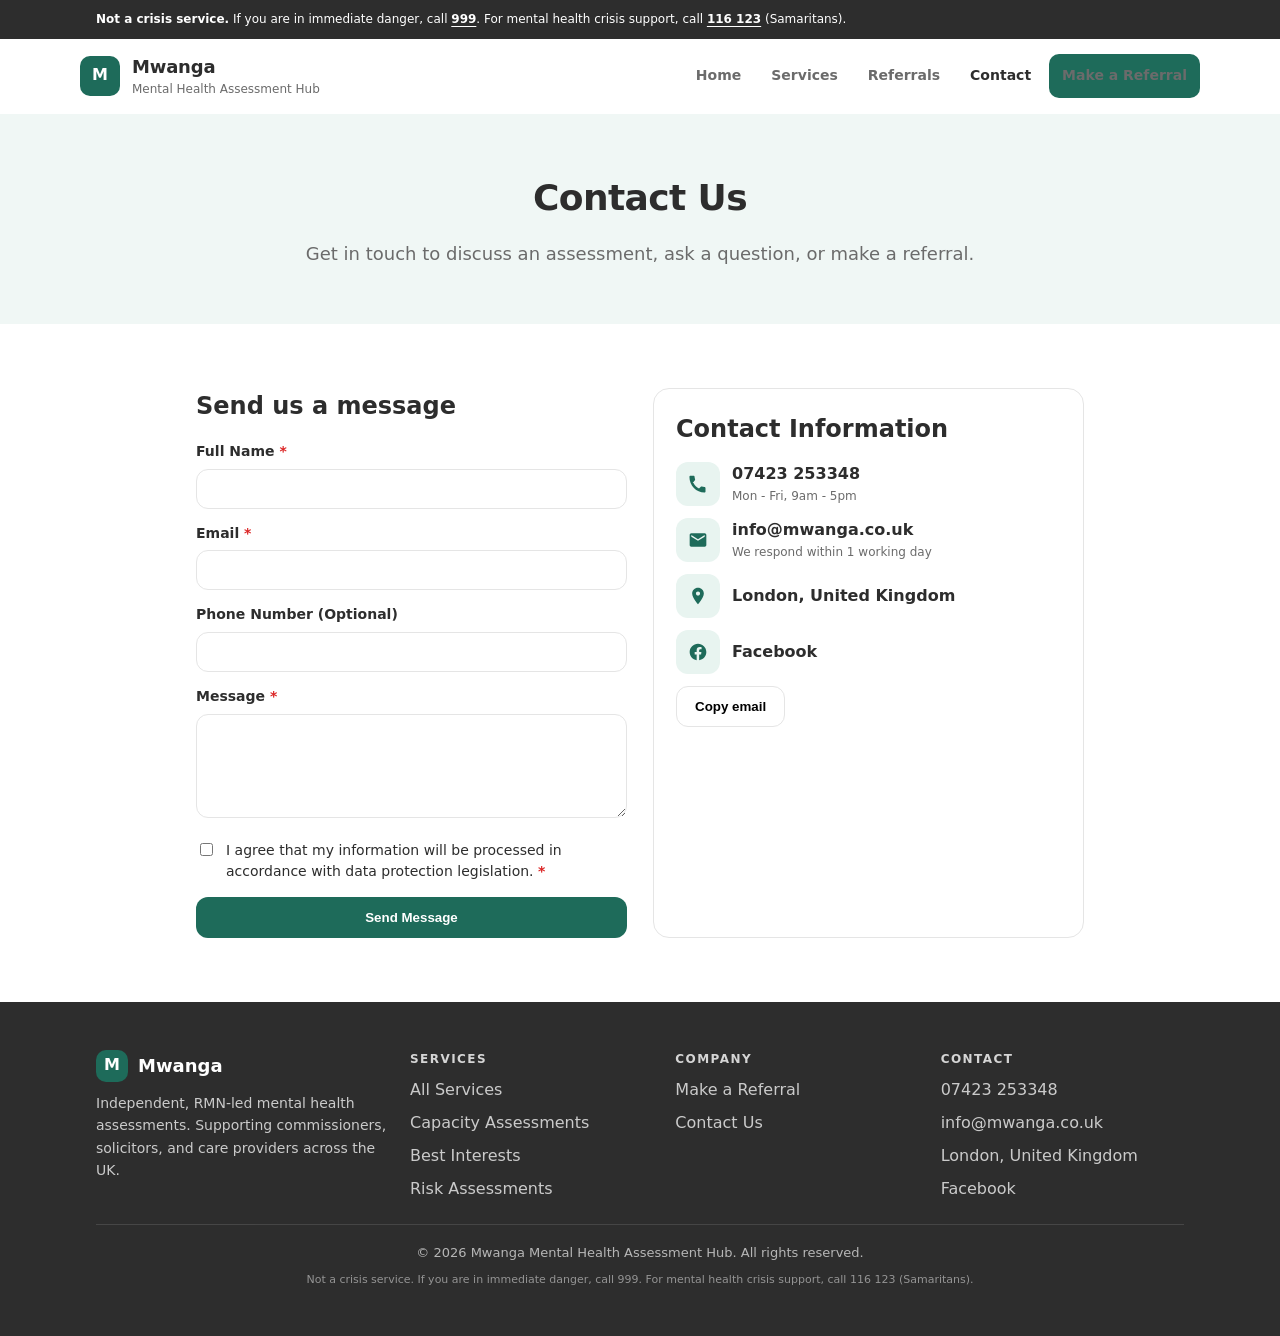
==== contact.html @ 5022bb6a "Add files via upload" ====
<!doctype html>
<html lang="en-GB">
<head>
  <meta charset="utf-8" />
  <meta name="viewport" content="width=device-width, initial-scale=1" />
  <title>Contact Us | Mwanga Mental Health Assessment Hub</title>
  <meta name="description" content="Get in touch to discuss an assessment, ask a question, or make a referral." />
  <link rel="stylesheet" href="css/styles.css" />
</head>
<body>
  <a class="skip-link" href="#main-content">Skip to main content</a>

  <div class="crisis" role="note" aria-label="Crisis information">
    <div class="container">
      <strong>Not a crisis service.</strong>
      <span> If you are in immediate danger, call </span><a href="tel:999">999</a><span>. For mental health crisis support, call </span><a href="tel:116123">116 123</a><span> (Samaritans).</span>
    </div>
  </div>

  <header class="header" role="banner">
    <div class="container header__inner">
      <a class="brand" href="index.html" aria-label="Mwanga home">
        <div class="brand__mark" aria-hidden="true">M</div>
        <div>
          <div class="brand__name">Mwanga</div>
          <div class="brand__tag">Mental Health Assessment Hub</div>
        </div>
      </a>

      <nav class="nav" aria-label="Main navigation">
        <a href="index.html">Home</a>
        <a href="services.html">Services</a>
        <a href="referrals.html">Referrals</a>
        <a href="contact.html" aria-current="page">Contact</a>
        <a class="btn btn--primary" href="referrals.html">Make a Referral</a>
      </nav>

      <button class="menu-btn" type="button" data-menu-btn aria-label="Open menu" aria-expanded="false">
        <svg viewBox="0 0 24 24" aria-hidden="true"><path d="M4 6h16v2H4zM4 11h16v2H4zM4 16h16v2H4z"/></svg>
      </button>
    </div>

    <div class="mobile" data-mobile-nav>
      <div class="container">
        <div class="stack" role="navigation" aria-label="Mobile navigation">
          <a href="index.html">Home</a>
          <a href="services.html">Services</a>
          <a href="referrals.html">Referrals</a>
          <a href="contact.html" aria-current="page">Contact</a>
          <a class="btn btn--primary" href="referrals.html">Make a Referral</a>
        </div>
      </div>
    </div>
  </header>

  <main id="main-content">
    <section class="section section--secondary pagehead">
      <div class="container center">
        <h1>Contact Us</h1>
        <p>Get in touch to discuss an assessment, ask a question, or make a referral.</p>
      </div>
    </section>

    <section class="section">
      <div class="container" style="max-width:920px">
        <div class="grid grid--2" style="gap:26px">

          <div>
            <h2 style="margin:0">Send us a message</h2>
            <form class="form" data-mailto-form data-mailto-to="info@mwanga.co.uk" data-mailto-subject="Contact from website" style="margin-top:16px">
              <div class="field">
                <label for="fullName">Full Name <span class="req">*</span></label>
                <input id="fullName" name="fullName" type="text" required data-mailto data-mailto-label="Name" />
              </div>
              <div class="field">
                <label for="email">Email <span class="req">*</span></label>
                <input id="email" name="email" type="email" required data-mailto data-mailto-label="Email" />
              </div>
              <div class="field">
                <label for="phone">Phone Number (Optional)</label>
                <input id="phone" name="phone" type="tel" data-mailto data-mailto-label="Phone" />
              </div>
              <div class="field">
                <label for="message">Message <span class="req">*</span></label>
                <textarea id="message" name="message" rows="5" required data-mailto data-mailto-label="Message"></textarea>
              </div>
              <label class="checkbox">
                <input type="checkbox" name="dataProtection" required data-mailto data-mailto-label="Data protection agreed" />
                <span>I agree that my information will be processed in accordance with data protection legislation. <span class="req">*</span></span>
              </label>
              <button class="btn btn--primary" type="submit" style="width:100%">Send Message</button>
            </form>
          </div>

          <div class="card">
            <h2 style="margin:0">Contact Information</h2>
            <div style="margin-top:14px;display:flex;flex-direction:column;gap:12px">
              <a href="tel:07423253348" style="text-decoration:none">
                <div style="display:flex;gap:12px;align-items:center">
                  <div class="icon" style="margin:0" aria-hidden="true"><svg viewBox="0 0 24 24"><path d="M6.6 10.8c1.4 2.8 3.8 5.2 6.6 6.6l2.2-2.2c.3-.3.8-.4 1.2-.2 1 .4 2 .6 3.1.6.7 0 1.3.6 1.3 1.3V21c0 .7-.6 1.3-1.3 1.3C10.1 22.3 1.7 13.9 1.7 3.3 1.7 2.6 2.3 2 3 2h3.6c.7 0 1.3.6 1.3 1.3 0 1.1.2 2.1.6 3.1.1.4 0 .9-.2 1.2l-2.7 3.2z"/></svg></div>
                  <div>
                    <div style="font-weight:900">07423 253348</div>
                    <div class="muted" style="font-size:12px">Mon - Fri, 9am - 5pm</div>
                  </div>
                </div>
              </a>

              <a href="mailto:info@mwanga.co.uk" style="text-decoration:none">
                <div style="display:flex;gap:12px;align-items:center">
                  <div class="icon" style="margin:0" aria-hidden="true"><svg viewBox="0 0 24 24"><path d="M20 4H4c-1.1 0-2 .9-2 2v12c0 1.1.9 2 2 2h16c1.1 0 2-.9 2-2V6c0-1.1-.9-2-2-2zm0 4l-8 5-8-5V6l8 5 8-5v2z"/></svg></div>
                  <div>
                    <div style="font-weight:900">info@mwanga.co.uk</div>
                    <div class="muted" style="font-size:12px">We respond within 1 working day</div>
                  </div>
                </div>
              </a>

              <div style="display:flex;gap:12px;align-items:center">
                <div class="icon" style="margin:0" aria-hidden="true"><svg viewBox="0 0 24 24"><path d="M12 2c-3.9 0-7 3.1-7 7 0 5.3 7 13 7 13s7-7.7 7-13c0-3.9-3.1-7-7-7zm0 9.5c-1.4 0-2.5-1.1-2.5-2.5S10.6 6.5 12 6.5s2.5 1.1 2.5 2.5S13.4 11.5 12 11.5z"/></svg></div>
                <div>
                  <div style="font-weight:900">London, United Kingdom</div>
                </div>
              </div>

              <div style="display:flex;gap:12px;align-items:center">
                <div class="icon" style="margin:0" aria-hidden="true"><svg viewBox="0 0 24 24"><path d="M22 12c0-5.5-4.5-10-10-10S2 6.5 2 12c0 5 3.7 9.1 8.4 9.9V15H8v-3h2.4V9.8c0-2.4 1.4-3.8 3.7-3.8 1.1 0 2.2.2 2.2.2v2.4H15c-1.2 0-1.6.8-1.6 1.6V12h2.7l-.4 3h-2.3v6.9C18.3 21.1 22 17 22 12z"/></svg></div>
                <div>
                  <a target="_blank" rel="noopener noreferrer" href="https://www.facebook.com/people/Mwanga-Mental-Health-Assessment-Hub-Blackpool/61588089440884/?mibextid=wwXIfr&rdid=ek3K7pGIb8u2QrM5&share_url=https%3A%2F%2Fwww.facebook.com%2Fshare%2F1C7jdo4sgL%2F%3Fmibextid%3DwwXIfr" style="font-weight:900;text-decoration:none">Facebook</a>
                </div>
              </div>

              <button class="btn btn--ghost" type="button" data-copy-email="info@mwanga.co.uk" style="width:fit-content">Copy email</button>
            </div>
          </div>

        </div>
      </div>
    </section>
  </main>

  <footer class="footer" role="contentinfo">
    <div class="container">
      <div class="footer__grid">
        <div>
          <div style="display:flex;align-items:center;gap:10px">
            <div class="brand__mark" style="width:32px;height:32px;border-radius:10px">M</div>
            <div style="font-weight:900;font-size:18px">Mwanga</div>
          </div>
          <p>Independent, RMN-led mental health assessments. Supporting commissioners, solicitors, and care providers across the UK.</p>
        </div>

        <div>
          <h4>Services</h4>
          <ul>
            <li><a href="services.html">All Services</a></li>
            <li><a href="services.html#capacity">Capacity Assessments</a></li>
            <li><a href="services.html#best-interests">Best Interests</a></li>
            <li><a href="services.html#risk">Risk Assessments</a></li>
          </ul>
        </div>

        <div>
          <h4>Company</h4>
          <ul>
            <li><a href="referrals.html">Make a Referral</a></li>
            <li><a href="contact.html">Contact Us</a></li>
          </ul>
        </div>

        <div>
          <h4>Contact</h4>
          <ul>
            <li><a href="tel:07423253348">07423 253348</a></li>
            <li><a href="mailto:info@mwanga.co.uk">info@mwanga.co.uk</a></li>
            <li><span style="opacity:.75">London, United Kingdom</span></li>
            <li>
              <a target="_blank" rel="noopener noreferrer" href="https://www.facebook.com/people/Mwanga-Mental-Health-Assessment-Hub-Blackpool/61588089440884/?mibextid=wwXIfr&rdid=ek3K7pGIb8u2QrM5&share_url=https%3A%2F%2Fwww.facebook.com%2Fshare%2F1C7jdo4sgL%2F%3Fmibextid%3DwwXIfr">Facebook</a>
            </li>
          </ul>
        </div>
      </div>

      <div class="footer__bottom">
        <div>© 2026 Mwanga Mental Health Assessment Hub. All rights reserved.</div>
        <small>Not a crisis service. If you are in immediate danger, call 999. For mental health crisis support, call 116 123 (Samaritans).</small>
      </div>
    </div>
  </footer>

  <div class="bottom-bar" aria-label="Mobile quick actions">
    <a href="referrals.html" aria-label="Refer">
      <svg viewBox="0 0 24 24" aria-hidden="true"><path d="M6 2h9l3 3v17H6V2zm9 1v3h3M8 11h8v2H8v-2zm0 4h8v2H8v-2z"/></svg>
      Refer
    </a>
    <a href="tel:07423253348" aria-label="Call">
      <svg viewBox="0 0 24 24" aria-hidden="true"><path d="M6.6 10.8c1.4 2.8 3.8 5.2 6.6 6.6l2.2-2.2c.3-.3.8-.4 1.2-.2 1 .4 2 .6 3.1.6.7 0 1.3.6 1.3 1.3V21c0 .7-.6 1.3-1.3 1.3C10.1 22.3 1.7 13.9 1.7 3.3 1.7 2.6 2.3 2 3 2h3.6c.7 0 1.3.6 1.3 1.3 0 1.1.2 2.1.6 3.1.1.4 0 .9-.2 1.2l-2.7 3.2z"/></svg>
      Call
    </a>
  </div>

  <button class="to-top" type="button" data-to-top aria-label="Back to top">
    <svg viewBox="0 0 24 24" aria-hidden="true"><path d="M12 5l7 7-1.4 1.4L13 8.8V20h-2V8.8L6.4 13.4 5 12l7-7z"/></svg>
  </button>

  <script src="js/main.js"></script>
</body>
</html>
---- css/styles.css ----
:root{
  --background:#ffffff;
  --foreground:#2d2d2d;
  --primary:#1E6B5A;
  --primary-foreground:#ffffff;
  --secondary:#f0f7f5;
  --muted:#f5f5f5;
  --muted-foreground:#6b6b6b;
  --accent:#e8f4f0;
  --border:#e5e5e5;
  --destructive:#dc2626;
  --radius:12px;
  --shadow: 0 10px 25px rgba(0,0,0,.06);
}

*{box-sizing:border-box}
html{scroll-behavior:smooth}
body{
  margin:0;
  font-family: system-ui, -apple-system, Segoe UI, Roboto, Arial, sans-serif;
  background:var(--background);
  color:var(--foreground);
  line-height:1.55;
}
img{max-width:100%;display:block}
a{color:inherit}

/* Utilities */
.container{max-width:1120px;margin:0 auto;padding:0 16px}
.section{padding:64px 0}
.section--tight{padding:40px 0}
.section--secondary{background:var(--secondary)}
.section--primary{background:var(--primary); color:var(--primary-foreground)}
.muted{color:var(--muted-foreground)}
.center{text-align:center}

/* Skip link */
.skip-link{
  position:absolute;left:-9999px;top:auto;width:1px;height:1px;overflow:hidden;
}
.skip-link:focus{
  position:fixed;left:16px;top:16px;width:auto;height:auto;
  background:var(--primary); color:var(--primary-foreground);
  padding:10px 14px;border-radius:10px;z-index:9999;
}

/* Crisis banner */
.crisis{
  background:var(--foreground);
  color:var(--background);
  font-size:12px;
}
.crisis .container{padding:10px 16px}
.crisis a{color:var(--background); font-weight:700; text-decoration:underline; text-underline-offset:3px}
.crisis strong{font-weight:800}

/* Header */
.header{
  position:sticky; top:0; z-index:50;
  background:rgba(255,255,255,.95);
  border-bottom:1px solid transparent;
  backdrop-filter: blur(8px);
  transition: box-shadow .2s ease, border-color .2s ease;
}
.header.is-scrolled{border-color:var(--border); box-shadow: 0 2px 12px rgba(0,0,0,.05)}
.header__inner{display:flex;align-items:center;justify-content:space-between;padding:14px 0}
.brand{display:flex;align-items:center;gap:12px;text-decoration:none}
.brand__mark{width:40px;height:40px;border-radius:10px;background:var(--primary);display:grid;place-items:center;color:var(--primary-foreground);font-weight:800}
.brand__name{font-weight:800;font-size:18px;letter-spacing:-.2px}
.brand__tag{display:none;font-size:12px;color:var(--muted-foreground)}

.nav{display:none;align-items:center;gap:6px}
.nav a{padding:10px 12px;border-radius:10px;text-decoration:none;font-weight:600;font-size:14px;color:var(--muted-foreground)}
.nav a:hover{color:var(--foreground); background:var(--muted)}
.nav a[aria-current="page"]{color:var(--foreground)}

.btn{
  display:inline-flex; align-items:center; justify-content:center;
  gap:8px; padding:12px 18px; border-radius:12px;
  font-weight:700; text-decoration:none; border:1px solid transparent;
}
.btn--primary{background:var(--primary); color:var(--primary-foreground)}
.btn--primary:hover{filter:brightness(.95)}
.btn--ghost{background:var(--background); border-color:var(--border)}
.btn--ghost:hover{background:var(--muted)}
.btn--outline-on-primary{background:transparent;border-color:rgba(255,255,255,.35);color:var(--primary-foreground)}
.btn--outline-on-primary:hover{background:rgba(255,255,255,.12)}

.menu-btn{
  border:0; background:transparent; padding:10px; border-radius:10px;
}
.menu-btn:hover{background:var(--muted)}
.menu-btn svg{width:24px;height:24px}

.mobile{
  display:none;
  border-top:1px solid var(--border);
  background:var(--background);
}
.mobile.is-open{display:block}
.mobile a{display:block;padding:12px 14px;border-radius:10px;text-decoration:none;font-weight:700}
.mobile a:hover{background:var(--muted)}
.mobile .container{padding:12px 16px}
.mobile .stack{display:flex;flex-direction:column;gap:6px}

/* Hero */
.hero{padding:64px 0}
.hero__grid{display:grid;gap:28px;align-items:center}
.hero__kicker{font-size:12px;letter-spacing:.12em;text-transform:uppercase;color:var(--primary);font-weight:800}
.hero__title{margin:10px 0 0;font-size:34px;line-height:1.15;letter-spacing:-.6px}
.hero__lead{margin:16px 0 0;font-size:18px;color:var(--muted-foreground)}
.hero__actions{margin-top:22px;display:flex;gap:12px;flex-wrap:wrap;justify-content:center}
.hero__img{border-radius:20px;overflow:hidden;aspect-ratio:4/3;box-shadow:var(--shadow)}

.badges{margin-top:22px;display:flex;gap:18px;flex-wrap:wrap;justify-content:center}
.badge{display:flex;align-items:center;gap:8px;color:var(--muted-foreground);font-size:13px;font-weight:700}
.badge svg{width:16px;height:16px;fill:var(--primary)}

/* Cards */
.grid{display:grid;gap:16px}
.grid--2{grid-template-columns:1fr}
.grid--3{grid-template-columns:1fr}
.grid--4{grid-template-columns:1fr}
.card{
  border:1px solid var(--border);
  border-radius:16px;
  background:var(--background);
  padding:22px;
}
.card--hover:hover{border-color: rgba(30,107,90,.35); box-shadow: var(--shadow)}
.icon{
  width:44px;height:44px;border-radius:12px;background:var(--accent);
  display:grid;place-items:center;margin-bottom:14px
}
.icon svg{width:20px;height:20px;fill:var(--primary)}
.card h3{margin:0;font-size:18px;letter-spacing:-.2px}
.card p{margin:10px 0 0;color:var(--muted-foreground);font-size:14px}
.card .link{margin-top:14px;display:inline-flex;gap:8px;align-items:center;color:var(--primary);font-weight:800;text-decoration:none;font-size:14px}
.card .link:hover{opacity:.85}

/* Lists */
.ticklist{list-style:none;padding:0;margin:18px 0 0;display:flex;flex-direction:column;gap:10px}
.ticklist li{display:flex;gap:10px;align-items:flex-start}
.tick{width:20px;height:20px;border-radius:999px;background:var(--primary);display:grid;place-items:center;flex:0 0 auto;margin-top:2px}
.tick svg{width:12px;height:12px;fill:var(--primary-foreground)}

.note{
  margin:22px auto 0;
  max-width:700px;
  border:1px solid var(--border);
  background:var(--muted);
  border-radius:12px;
  padding:14px;
  color:var(--muted-foreground);
  font-size:13px;
}

/* Page header */
.pagehead{padding:56px 0}
.pagehead h1{margin:0;font-size:36px;letter-spacing:-.6px}
.pagehead p{margin:14px auto 0;max-width:720px;font-size:18px;color:var(--muted-foreground)}

/* Forms */
.form{display:flex;flex-direction:column;gap:14px}
.field label{display:block;font-weight:800;font-size:14px;margin-bottom:6px}
.field input,.field select,.field textarea{
  width:100%;
  border:1px solid var(--border);
  border-radius:12px;
  padding:11px 12px;
  font-size:14px;
  background:var(--background);
}
.field input:focus,.field select:focus,.field textarea:focus{outline:0;border-color:var(--primary);box-shadow:0 0 0 4px rgba(30,107,90,.14)}
.help{font-size:12px;color:var(--muted-foreground);margin-top:6px}
.checkbox{display:flex;gap:10px;align-items:flex-start;font-size:14px}
.checkbox input{margin-top:3px;accent-color:var(--primary)}
.req{color:var(--destructive);font-weight:800}

.steps{display:grid;grid-template-columns:repeat(2,1fr);gap:14px}
.step{text-align:center}
.step__num{width:40px;height:40px;border-radius:999px;background:var(--primary);color:var(--primary-foreground);display:grid;place-items:center;font-weight:900;margin:0 auto}
.step__title{margin:10px 0 0;font-weight:900;font-size:14px}
.step__desc{margin:4px 0 0;font-size:12px;color:var(--muted-foreground)}

/* Footer */
.footer{background:var(--foreground);color:var(--background)}
.footer .container{padding:48px 16px}
.footer__grid{display:grid;gap:22px}
.footer h4{margin:0 0 10px;font-size:12px;letter-spacing:.12em;text-transform:uppercase;opacity:.8}
.footer a{color:var(--background);text-decoration:none;opacity:.75}
.footer a:hover{opacity:1}
.footer p{margin:10px 0 0;opacity:.75;font-size:14px;line-height:1.6}
.footer ul{list-style:none;padding:0;margin:0;display:flex;flex-direction:column;gap:8px}
.footer__bottom{border-top:1px solid rgba(255,255,255,.18);padding-top:18px;margin-top:22px;text-align:center;font-size:13px;opacity:.65}
.footer__bottom small{display:block;margin-top:8px;font-size:11px;opacity:.75}

/* Mobile bottom bar */
.bottom-bar{position:fixed;left:0;right:0;bottom:0;z-index:40;display:flex;border-top:1px solid var(--border);background:var(--background)}
.bottom-bar a{flex:1;display:flex;align-items:center;justify-content:center;gap:8px;padding:12px 10px;font-weight:900;color:var(--primary);text-decoration:none}
.bottom-bar a + a{border-left:1px solid var(--border)}
.bottom-bar a:hover{background:var(--muted)}
.bottom-bar svg{width:16px;height:16px;fill:currentColor}

/* Back to top */
.to-top{position:fixed;left:18px;bottom:78px;z-index:40;display:none;width:44px;height:44px;border-radius:999px;border:0;background:var(--primary);color:var(--primary-foreground);box-shadow:var(--shadow)}
.to-top.is-visible{display:grid;place-items:center}
.to-top:hover{transform:scale(1.06)}
.to-top svg{width:20px;height:20px;fill:currentColor}

/* Responsive */
@media (min-width: 640px){
  .grid--2{grid-template-columns:repeat(2,1fr)}
  .grid--4{grid-template-columns:repeat(2,1fr)}
  .hero__actions{justify-content:flex-start}
  .badges{justify-content:flex-start}
  .brand__tag{display:block}
  .steps{grid-template-columns:repeat(4,1fr)}
}
@media (min-width: 960px){
  .nav{display:flex}
  .menu-btn{display:none}
  .hero__grid{grid-template-columns: 1.2fr .9fr}
  .hero__title{font-size:46px}
  .grid--3{grid-template-columns:repeat(3,1fr)}
  .grid--4{grid-template-columns:repeat(4,1fr)}
  .footer__grid{grid-template-columns: 1.2fr 1fr 1fr 1fr}
  .bottom-bar{display:none}
  .to-top{bottom:18px}
}
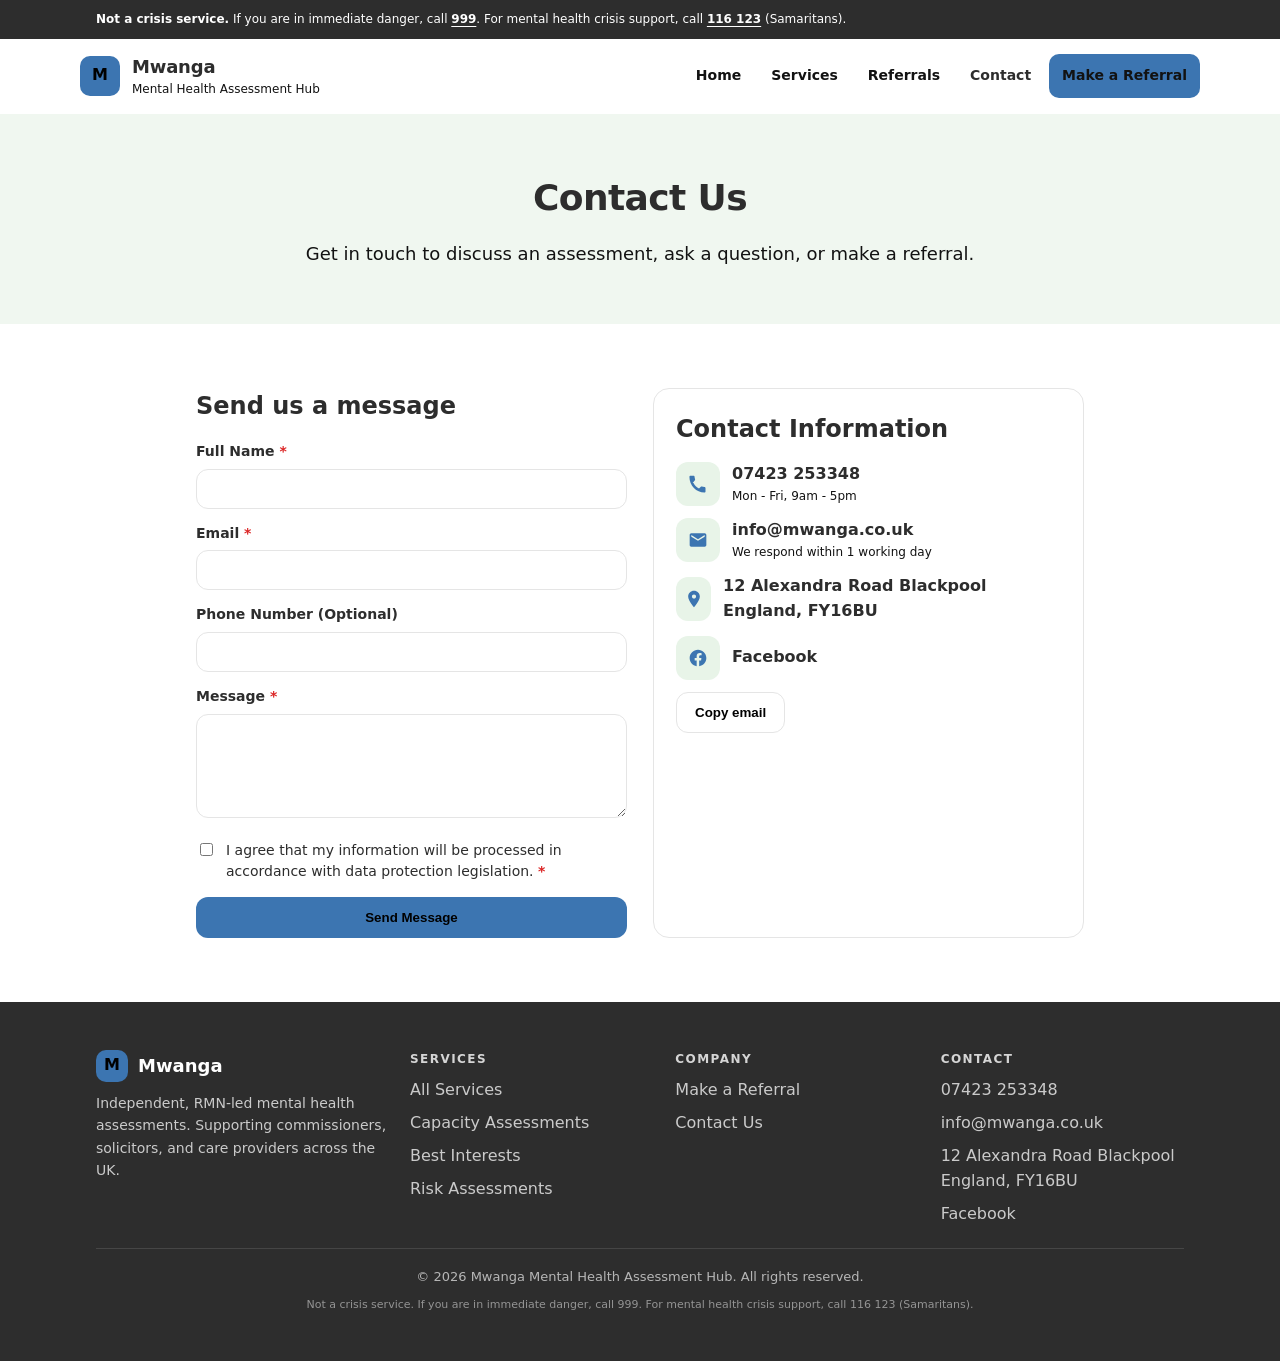
==== commit 44ccbe6d: "Full site update" ====
--- a/contact.html
+++ b/contact.html
@@ -118,7 +118,7 @@
               <div style="display:flex;gap:12px;align-items:center">
                 <div class="icon" style="margin:0" aria-hidden="true"><svg viewBox="0 0 24 24"><path d="M12 2c-3.9 0-7 3.1-7 7 0 5.3 7 13 7 13s7-7.7 7-13c0-3.9-3.1-7-7-7zm0 9.5c-1.4 0-2.5-1.1-2.5-2.5S10.6 6.5 12 6.5s2.5 1.1 2.5 2.5S13.4 11.5 12 11.5z"/></svg></div>
                 <div>
-                  <div style="font-weight:900">London, United Kingdom</div>
+                  <div style="font-weight:900">12 Alexandra Road Blackpool England, FY16BU</div>
                 </div>
               </div>
 
@@ -172,7 +172,7 @@
           <ul>
             <li><a href="tel:07423253348">07423 253348</a></li>
             <li><a href="mailto:info@mwanga.co.uk">info@mwanga.co.uk</a></li>
-            <li><span style="opacity:.75">London, United Kingdom</span></li>
+            <li><span style="opacity:.75">12 Alexandra Road Blackpool England, FY16BU</span></li>
             <li>
               <a target="_blank" rel="noopener noreferrer" href="https://www.facebook.com/people/Mwanga-Mental-Health-Assessment-Hub-Blackpool/61588089440884/?mibextid=wwXIfr&rdid=ek3K7pGIb8u2QrM5&share_url=https%3A%2F%2Fwww.facebook.com%2Fshare%2F1C7jdo4sgL%2F%3Fmibextid%3DwwXIfr">Facebook</a>
             </li>
--- a/css/styles.css
+++ b/css/styles.css
@@ -1,12 +1,12 @@
 :root{
   --background:#ffffff;
   --foreground:#2d2d2d;
-  --primary:#1E6B5A;
-  --primary-foreground:#ffffff;
-  --secondary:#f0f7f5;
+  --primary:rgb(60, 117, 177);
+  --primary-foreground:#000000;
+  --secondary:#f0f7f0;
   --muted:#f5f5f5;
-  --muted-foreground:#6b6b6b;
-  --accent:#e8f4f0;
+  --muted-foreground:#121212;
+  --accent:#e8f4e8;
   --border:#e5e5e5;
   --destructive:#dc2626;
   --radius:12px;
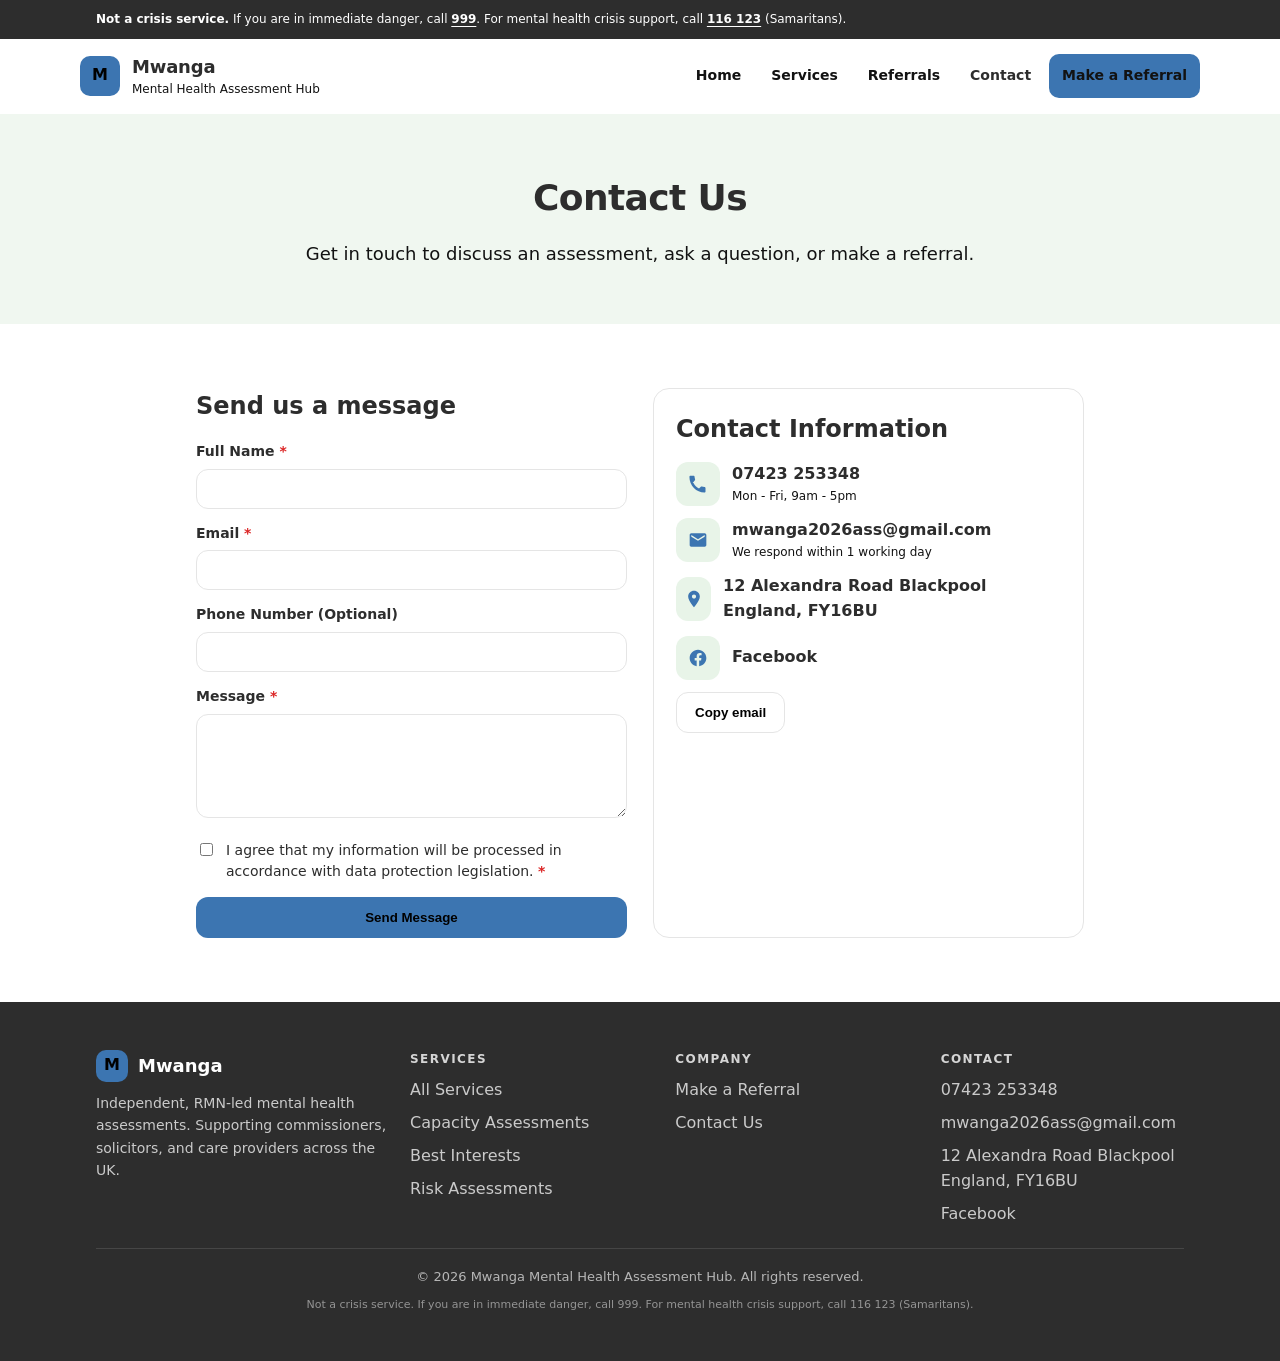
==== commit 9aff7963: "Update email addresses" ====
--- a/contact.html
+++ b/contact.html
@@ -67,7 +67,7 @@
 
           <div>
             <h2 style="margin:0">Send us a message</h2>
-            <form class="form" data-mailto-form data-mailto-to="info@mwanga.co.uk" data-mailto-subject="Contact from website" style="margin-top:16px">
+            <form class="form" data-mailto-form data-mailto-to="mwanga2026ass@gmail.com" data-mailto-subject="Contact from website" style="margin-top:16px">
               <div class="field">
                 <label for="fullName">Full Name <span class="req">*</span></label>
                 <input id="fullName" name="fullName" type="text" required data-mailto data-mailto-label="Name" />
@@ -105,11 +105,11 @@
                 </div>
               </a>
 
-              <a href="mailto:info@mwanga.co.uk" style="text-decoration:none">
+              <a href="mailto:mwanga2026ass@gmail.com" style="text-decoration:none">
                 <div style="display:flex;gap:12px;align-items:center">
                   <div class="icon" style="margin:0" aria-hidden="true"><svg viewBox="0 0 24 24"><path d="M20 4H4c-1.1 0-2 .9-2 2v12c0 1.1.9 2 2 2h16c1.1 0 2-.9 2-2V6c0-1.1-.9-2-2-2zm0 4l-8 5-8-5V6l8 5 8-5v2z"/></svg></div>
                   <div>
-                    <div style="font-weight:900">info@mwanga.co.uk</div>
+                    <div style="font-weight:900">mwanga2026ass@gmail.com</div>
                     <div class="muted" style="font-size:12px">We respond within 1 working day</div>
                   </div>
                 </div>
@@ -129,7 +129,7 @@
                 </div>
               </div>
 
-              <button class="btn btn--ghost" type="button" data-copy-email="info@mwanga.co.uk" style="width:fit-content">Copy email</button>
+              <button class="btn btn--ghost" type="button" data-copy-email="mwanga2026ass@gmail.com" style="width:fit-content">Copy email</button>
             </div>
           </div>
 
@@ -171,7 +171,7 @@
           <h4>Contact</h4>
           <ul>
             <li><a href="tel:07423253348">07423 253348</a></li>
-            <li><a href="mailto:info@mwanga.co.uk">info@mwanga.co.uk</a></li>
+            <li><a href="mailto:mwanga2026ass@gmail.com">mwanga2026ass@gmail.com</a></li>
             <li><span style="opacity:.75">12 Alexandra Road Blackpool England, FY16BU</span></li>
             <li>
               <a target="_blank" rel="noopener noreferrer" href="https://www.facebook.com/people/Mwanga-Mental-Health-Assessment-Hub-Blackpool/61588089440884/?mibextid=wwXIfr&rdid=ek3K7pGIb8u2QrM5&share_url=https%3A%2F%2Fwww.facebook.com%2Fshare%2F1C7jdo4sgL%2F%3Fmibextid%3DwwXIfr">Facebook</a>
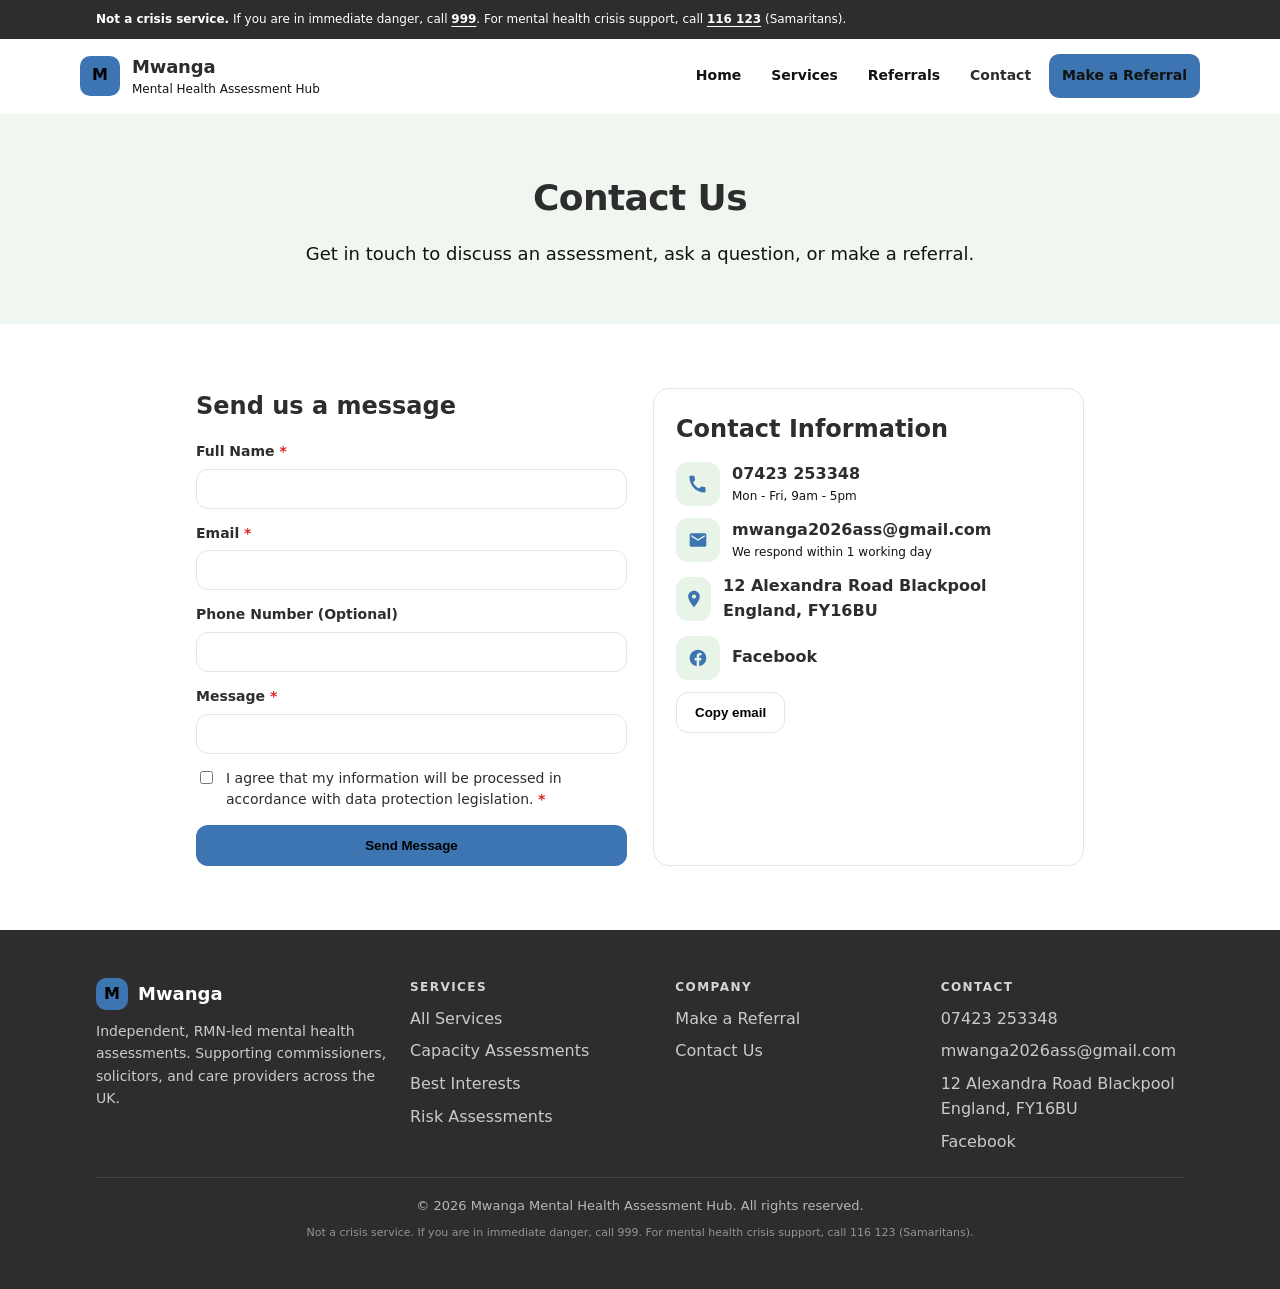
==== commit c5f0142d: "Add favicon" ====
--- a/contact.html
+++ b/contact.html
@@ -6,6 +6,11 @@
   <title>Contact Us | Mwanga Mental Health Assessment Hub</title>
   <meta name="description" content="Get in touch to discuss an assessment, ask a question, or make a referral." />
   <link rel="stylesheet" href="css/styles.css" />
+
+ </script>
+  <link rel="stylesheet" href="css/styles.css" />
+<link rel="icon" type="image/png" href="assets/favicon2.png">
+
 </head>
 <body>
   <a class="skip-link" href="#main-content">Skip to main content</a>
@@ -67,27 +72,29 @@
 
           <div>
             <h2 style="margin:0">Send us a message</h2>
-            <form class="form" data-mailto-form data-mailto-to="mwanga2026ass@gmail.com" data-mailto-subject="Contact from website" style="margin-top:16px">
+             <form class="form" action="https://formspree.io/f/xdalyzkd" method="POST" style="margin-top:16px">
               <div class="field">
                 <label for="fullName">Full Name <span class="req">*</span></label>
-                <input id="fullName" name="fullName" type="text" required data-mailto data-mailto-label="Name" />
+                <input id="fullName" name="fullName" type="text" required />
               </div>
               <div class="field">
                 <label for="email">Email <span class="req">*</span></label>
-                <input id="email" name="email" type="email" required data-mailto data-mailto-label="Email" />
+               <input id="email" name="email" type="email" required />
               </div>
               <div class="field">
                 <label for="phone">Phone Number (Optional)</label>
-                <input id="phone" name="phone" type="tel" data-mailto data-mailto-label="Phone" />
+                <input id="phone" name="phone" type="tel" />
               </div>
               <div class="field">
                 <label for="message">Message <span class="req">*</span></label>
-                <textarea id="message" name="message" rows="5" required data-mailto data-mailto-label="Message"></textarea>
+                <input id="message" name="message" type="text" required />
               </div>
               <label class="checkbox">
-                <input type="checkbox" name="dataProtection" required data-mailto data-mailto-label="Data protection agreed" />
+                <input id="dataProtection" name="dataProtection" type="checkbox" required />
                 <span>I agree that my information will be processed in accordance with data protection legislation. <span class="req">*</span></span>
               </label>
+              <input type="hidden" name="_subject" value="Mwanga website: Contact enquiry" />
+                <input type="hidden" name="formType" value="contact" />
               <button class="btn btn--primary" type="submit" style="width:100%">Send Message</button>
             </form>
           </div>
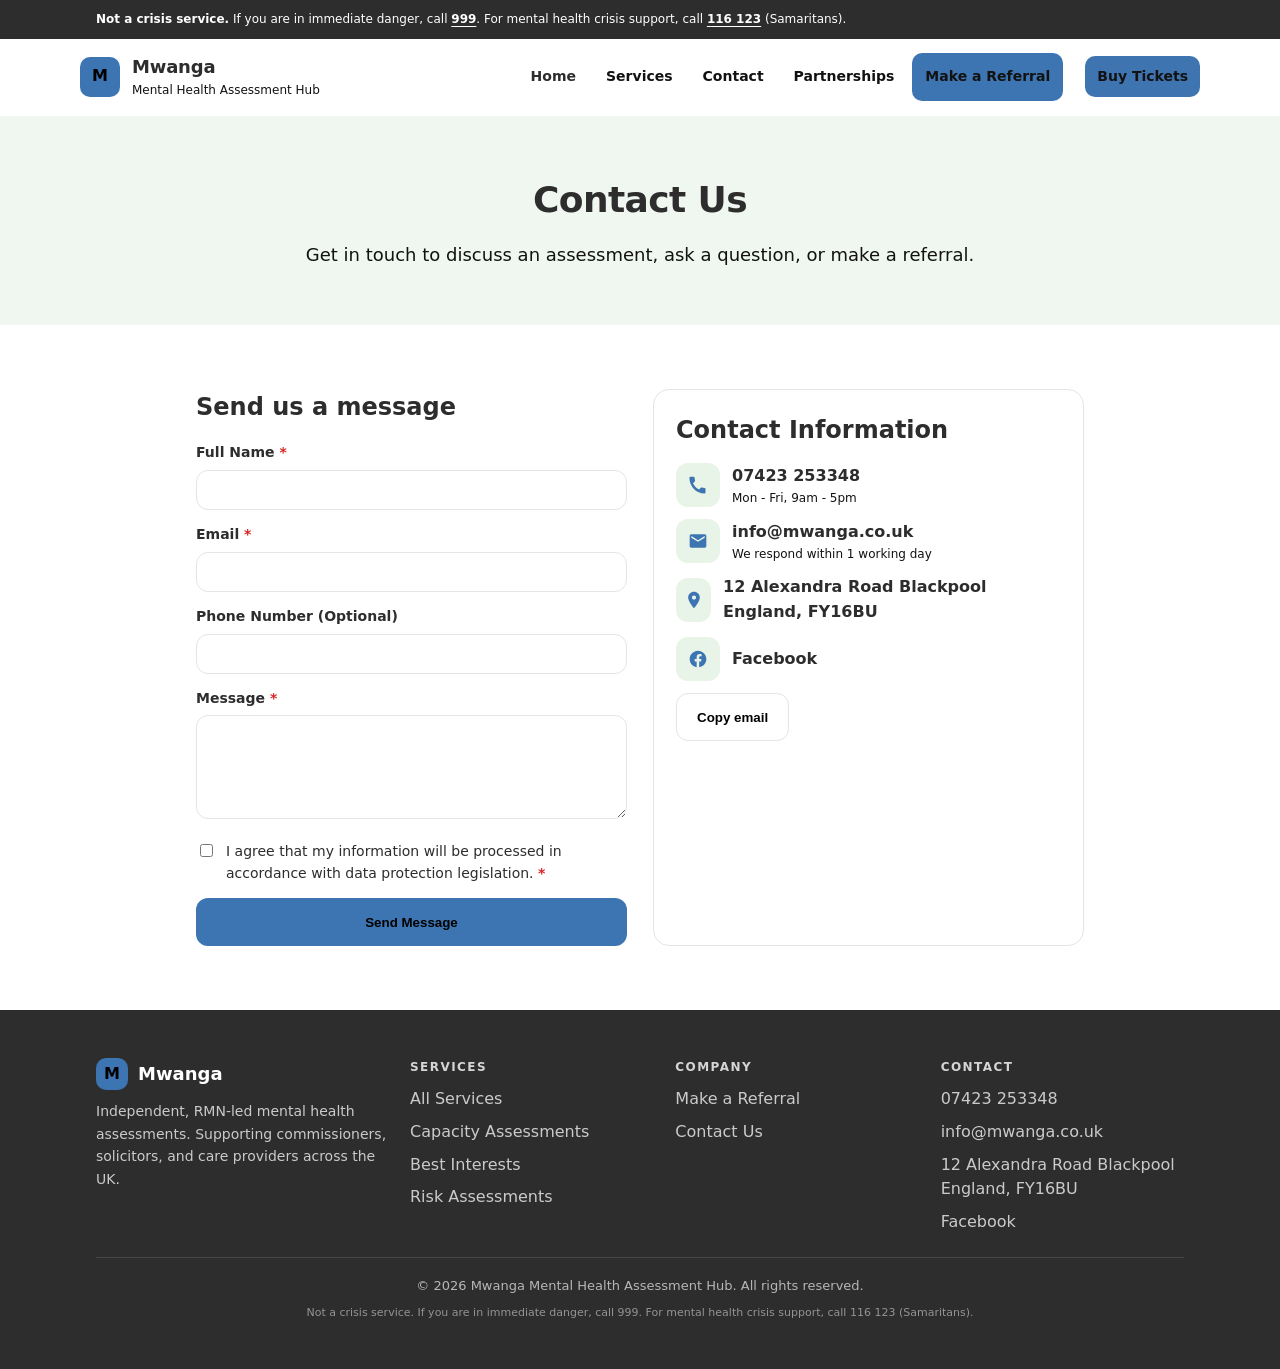
==== commit 20f6495c: "Update site from Mwanga2" ====
--- a/contact.html
+++ b/contact.html
@@ -7,9 +7,6 @@
   <meta name="description" content="Get in touch to discuss an assessment, ask a question, or make a referral." />
   <link rel="stylesheet" href="css/styles.css" />
 
- </script>
-  <link rel="stylesheet" href="css/styles.css" />
-<link rel="icon" type="image/png" href="assets/favicon2.png">
 
 </head>
 <body>
@@ -33,11 +30,23 @@
       </a>
 
       <nav class="nav" aria-label="Main navigation">
-        <a href="index.html">Home</a>
+        <a href="index.html" aria-current="page">Home</a>
         <a href="services.html">Services</a>
-        <a href="referrals.html">Referrals</a>
-        <a href="contact.html" aria-current="page">Contact</a>
+        <a href="contact.html">Contact</a>
+        <a href="investment.html">Partnerships</a>
         <a class="btn btn--primary" href="referrals.html">Make a Referral</a>
+          
+        
+        <!-- TICKETS -->
+        <a
+  class="nav-ticket-btn"
+  href="https://www.tickettailor.com/events/dredah/2131671"
+  target="_blank"
+  rel="noopener noreferrer"
+>
+  Buy Tickets
+</a>
+
       </nav>
 
       <button class="menu-btn" type="button" data-menu-btn aria-label="Open menu" aria-expanded="false">
@@ -48,11 +57,22 @@
     <div class="mobile" data-mobile-nav>
       <div class="container">
         <div class="stack" role="navigation" aria-label="Mobile navigation">
-          <a href="index.html">Home</a>
+          <a href="index.html" aria-current="page">Home</a>
           <a href="services.html">Services</a>
-          <a href="referrals.html">Referrals</a>
-          <a href="contact.html" aria-current="page">Contact</a>
+          <a href="contact.html">Contact</a>
+          <a href="investment.html">Partnerships</a>
           <a class="btn btn--primary" href="referrals.html">Make a Referral</a>
+
+            <!-- TICKETS -->
+        <a
+  class="nav-ticket-btn"
+  href="https://www.tickettailor.com/events/dredah/2131671"
+  target="_blank"
+  rel="noopener noreferrer"
+>
+  Buy Tickets
+</a>
+
         </div>
       </div>
     </div>
@@ -72,29 +92,27 @@
 
           <div>
             <h2 style="margin:0">Send us a message</h2>
-             <form class="form" action="https://formspree.io/f/xdalyzkd" method="POST" style="margin-top:16px">
+            <form class="form" data-mailto-form data-mailto-to="info@mwanga.co.uk" data-mailto-subject="Contact from website" style="margin-top:16px">
               <div class="field">
                 <label for="fullName">Full Name <span class="req">*</span></label>
-                <input id="fullName" name="fullName" type="text" required />
+                <input id="fullName" name="fullName" type="text" required data-mailto data-mailto-label="Name" />
               </div>
               <div class="field">
                 <label for="email">Email <span class="req">*</span></label>
-               <input id="email" name="email" type="email" required />
+                <input id="email" name="email" type="email" required data-mailto data-mailto-label="Email" />
               </div>
               <div class="field">
                 <label for="phone">Phone Number (Optional)</label>
-                <input id="phone" name="phone" type="tel" />
+                <input id="phone" name="phone" type="tel" data-mailto data-mailto-label="Phone" />
               </div>
               <div class="field">
                 <label for="message">Message <span class="req">*</span></label>
-                <input id="message" name="message" type="text" required />
+                <textarea id="message" name="message" rows="5" required data-mailto data-mailto-label="Message"></textarea>
               </div>
               <label class="checkbox">
-                <input id="dataProtection" name="dataProtection" type="checkbox" required />
+                <input type="checkbox" name="dataProtection" required data-mailto data-mailto-label="Data protection agreed" />
                 <span>I agree that my information will be processed in accordance with data protection legislation. <span class="req">*</span></span>
               </label>
-              <input type="hidden" name="_subject" value="Mwanga website: Contact enquiry" />
-                <input type="hidden" name="formType" value="contact" />
               <button class="btn btn--primary" type="submit" style="width:100%">Send Message</button>
             </form>
           </div>
@@ -112,11 +130,11 @@
                 </div>
               </a>
 
-              <a href="mailto:mwanga2026ass@gmail.com" style="text-decoration:none">
+              <a href="mailto:info@mwanga.co.uk" style="text-decoration:none">
                 <div style="display:flex;gap:12px;align-items:center">
                   <div class="icon" style="margin:0" aria-hidden="true"><svg viewBox="0 0 24 24"><path d="M20 4H4c-1.1 0-2 .9-2 2v12c0 1.1.9 2 2 2h16c1.1 0 2-.9 2-2V6c0-1.1-.9-2-2-2zm0 4l-8 5-8-5V6l8 5 8-5v2z"/></svg></div>
                   <div>
-                    <div style="font-weight:900">mwanga2026ass@gmail.com</div>
+                    <div style="font-weight:900">info@mwanga.co.uk</div>
                     <div class="muted" style="font-size:12px">We respond within 1 working day</div>
                   </div>
                 </div>
@@ -136,7 +154,7 @@
                 </div>
               </div>
 
-              <button class="btn btn--ghost" type="button" data-copy-email="mwanga2026ass@gmail.com" style="width:fit-content">Copy email</button>
+              <button class="btn btn--ghost" type="button" data-copy-email="info@mwanga.co.uk" style="width:fit-content">Copy email</button>
             </div>
           </div>
 
@@ -178,7 +196,7 @@
           <h4>Contact</h4>
           <ul>
             <li><a href="tel:07423253348">07423 253348</a></li>
-            <li><a href="mailto:mwanga2026ass@gmail.com">mwanga2026ass@gmail.com</a></li>
+            <li><a href="mailto:info@mwanga.co.uk">info@mwanga.co.uk</a></li>
             <li><span style="opacity:.75">12 Alexandra Road Blackpool England, FY16BU</span></li>
             <li>
               <a target="_blank" rel="noopener noreferrer" href="https://www.facebook.com/people/Mwanga-Mental-Health-Assessment-Hub-Blackpool/61588089440884/?mibextid=wwXIfr&rdid=ek3K7pGIb8u2QrM5&share_url=https%3A%2F%2Fwww.facebook.com%2Fshare%2F1C7jdo4sgL%2F%3Fmibextid%3DwwXIfr">Facebook</a>
--- a/css/styles.css
+++ b/css/styles.css
@@ -12,6 +12,15 @@
   --radius:12px;
   --shadow: 0 10px 25px rgba(0,0,0,.06);
 }
+/*mobile navigation*/
+.mobile {
+  display: none;
+}
+
+.mobile.is-open {
+  display: block;
+}
+
 
 *{box-sizing:border-box}
 html{scroll-behavior:smooth}
@@ -228,3 +237,499 @@
   .bottom-bar{display:none}
   .to-top{bottom:18px}
 }
+
+
+/* POSTER CSS */
+.launch-event-section {
+  padding: 4rem 1.25rem;
+  background: linear-gradient(180deg, #f7fafc 0%, #ffffff 100%);
+}
+
+.launch-event-card {
+  max-width: 1200px;
+  margin: 0 auto;
+  display: grid;
+  grid-template-columns: 1.1fr 0.9fr;
+  gap: 2rem;
+  align-items: center;
+  background: #ffffff;
+  border: 1px solid rgba(11, 58, 110, 0.08);
+  border-radius: 24px;
+  padding: 2rem;
+  box-shadow: 0 20px 50px rgba(11, 58, 110, 0.08);
+}
+
+.launch-badge {
+  display: inline-block;
+  padding: 0.45rem 0.9rem;
+  border-radius: 999px;
+  background: #0b3a6e;
+  color: #ffffff;
+  font-size: 0.85rem;
+  font-weight: 700;
+  margin-bottom: 1rem;
+}
+
+.launch-event-text h2 {
+  margin: 0 0 1rem;
+  color: #0b3a6e;
+  font-size: clamp(1.8rem, 4vw, 2.6rem);
+  line-height: 1.15;
+}
+
+.launch-meta {
+  margin: 0.35rem 0;
+  font-weight: 600;
+  color: #234;
+}
+
+.launch-actions {
+  display: flex;
+  flex-wrap: wrap;
+  gap: 1rem;
+  margin-top: 1.5rem;
+}
+
+.launch-event-image img {
+  width: 100%;
+  height: auto;
+  display: block;
+  border-radius: 18px;
+  box-shadow: 0 14px 30px rgba(0, 0, 0, 0.12);
+}
+
+.btn {
+  display: inline-flex;
+  align-items: center;
+  justify-content: center;
+  min-height: 48px;
+  padding: 0.85rem 1.25rem;
+  border-radius: 12px;
+  text-decoration: none;
+  font-weight: 700;
+}
+
+.btn-primary {
+  background: #0b3a6e;
+  color: #ffffff;
+}
+
+.btn-secondary {
+  background: #eef4f8;
+  color: #0b3a6e;
+}
+
+@media (max-width: 900px) {
+  .launch-event-card {
+    grid-template-columns: 1fr;
+    padding: 1.25rem;
+  }
+}
+/* POSTER HEADER CSS */
+.nav-ticket-btn {
+  display: inline-flex;
+  align-items: center;
+  justify-content: center;
+  padding: 0.7rem 1rem;
+  border-radius: 999px;
+  background: #3e74b0;
+  color: #fff;
+  font-weight: 700;
+  text-decoration: none;
+  margin-left: 1rem;
+}
+
+/*partnership navigation*/
+.investment-hero {
+  padding: 5rem 1.25rem 4rem;
+  background:
+    radial-gradient(circle at top left, rgba(46, 125, 50, 0.12), transparent 30%),
+    linear-gradient(135deg, #0b3a6e 0%, #123f76 55%, #1a4e8b 100%);
+  color: #fff;
+}
+
+.investment-hero-grid {
+  display: grid;
+  grid-template-columns: 1.2fr 0.8fr;
+  gap: 2rem;
+  align-items: center;
+}
+
+.eyebrow {
+  display: inline-block;
+  margin-bottom: 0.9rem;
+  padding: 0.4rem 0.85rem;
+  border-radius: 999px;
+  background: rgba(255,255,255,0.14);
+  color: #fff;
+  font-size: 0.85rem;
+  font-weight: 700;
+  letter-spacing: 0.03em;
+}
+
+.investment-hero h1,
+.section-heading h2 {
+  margin: 0 0 1rem;
+}
+
+.investment-hero h1 {
+  font-size: clamp(2rem, 4vw, 3.3rem);
+  line-height: 1.08;
+}
+
+.lead {
+  max-width: 680px;
+  font-size: 1.08rem;
+  line-height: 1.7;
+  opacity: 0.96;
+}
+
+.hero-actions {
+  display: flex;
+  flex-wrap: wrap;
+  gap: 1rem;
+  margin-top: 1.75rem;
+}
+
+.proposal-card {
+  display: flex;
+  align-items: stretch;
+}
+
+.proposal-card-inner {
+  width: 100%;
+  background: rgba(255,255,255,0.1);
+  border: 1px solid rgba(255,255,255,0.15);
+  backdrop-filter: blur(6px);
+  border-radius: 24px;
+  padding: 2rem;
+  box-shadow: 0 20px 40px rgba(0,0,0,0.15);
+}
+
+.proposal-card h2 {
+  margin-top: 0.5rem;
+  margin-bottom: 1rem;
+  color: #fff;
+}
+
+.mini-label {
+  margin: 0;
+  font-size: 0.85rem;
+  opacity: 0.85;
+}
+
+.investment-section {
+  padding: 4.5rem 1.25rem;
+  background: #fff;
+}
+
+.investment-section-alt {
+  background: #f6f9fc;
+}
+
+.funding-band {
+  background: linear-gradient(180deg, #f7fafc 0%, #eef5fb 100%);
+}
+
+.investment-cta-band {
+  background: #0b3a6e;
+  color: #fff;
+}
+
+.section-heading {
+  max-width: 760px;
+  margin: 0 auto 2.2rem;
+  text-align: center;
+}
+
+.section-heading .eyebrow {
+  background: rgba(11, 58, 110, 0.08);
+  color: #0b3a6e;
+}
+
+.investment-grid,
+.opportunity-grid,
+.funding-grid,
+.packages-grid,
+.revenue-grid {
+  display: grid;
+  gap: 1.5rem;
+}
+
+.investment-grid {
+  grid-template-columns: repeat(2, 1fr);
+}
+
+.opportunity-grid,
+.funding-grid,
+.revenue-grid {
+  grid-template-columns: repeat(3, 1fr);
+}
+
+.packages-grid {
+  grid-template-columns: repeat(3, 1fr);
+}
+
+.investment-card,
+.opportunity-box,
+.funding-card,
+.package-card,
+.revenue-item {
+  background: #fff;
+  border: 1px solid rgba(11, 58, 110, 0.08);
+  border-radius: 22px;
+  padding: 1.5rem;
+  box-shadow: 0 14px 34px rgba(11, 58, 110, 0.06);
+}
+
+.investment-card h3,
+.opportunity-box h3,
+.funding-card h3,
+.package-card h3,
+.revenue-item h3 {
+  margin-top: 0;
+  color: #0b3a6e;
+}
+
+.investment-card ul,
+.package-card ul {
+  padding-left: 1.1rem;
+  margin-bottom: 0;
+}
+
+.package-card {
+  position: relative;
+}
+
+.package-card.featured {
+  border: 2px solid #2e7d32;
+  transform: translateY(-4px);
+}
+
+.package-label {
+  display: inline-block;
+  margin-bottom: 0.9rem;
+  padding: 0.35rem 0.75rem;
+  border-radius: 999px;
+  background: #eef4f8;
+  color: #0b3a6e;
+  font-weight: 700;
+}
+
+.revenue-number {
+  display: inline-block;
+  margin-bottom: 0.8rem;
+  font-size: 0.9rem;
+  font-weight: 800;
+  color: #2e7d32;
+}
+
+.investment-cta-inner {
+  display: grid;
+  grid-template-columns: 1.2fr 0.8fr;
+  gap: 2rem;
+  align-items: center;
+}
+
+.cta-details {
+  background: rgba(255,255,255,0.08);
+  border: 1px solid rgba(255,255,255,0.12);
+  border-radius: 22px;
+  padding: 1.5rem;
+}
+
+.cta-details p {
+  margin: 0 0 0.8rem;
+}
+
+.btn {
+  display: inline-flex;
+  align-items: center;
+  justify-content: center;
+  min-height: 48px;
+  padding: 0.85rem 1.25rem;
+  border-radius: 12px;
+  text-decoration: none;
+  font-weight: 700;
+}
+
+.btn-primary {
+  background: #2e7d32;
+  color: #fff;
+}
+
+.btn-secondary {
+  background: #fff;
+  color: #0b3a6e;
+}
+
+@media (max-width: 980px) {
+  .investment-hero-grid,
+  .investment-cta-inner,
+  .investment-grid,
+  .opportunity-grid,
+  .funding-grid,
+  .packages-grid,
+  .revenue-grid {
+    grid-template-columns: 1fr;
+  }
+
+  .package-card.featured {
+    transform: none;
+  }
+}
+
+.package-btn {
+  display: block;
+  text-align: center;
+  margin-top: 1.5rem;
+}
+
+.package-card ul {
+  margin-top: 1rem;
+}
+
+.package-card {
+  transition: transform 0.2s ease, box-shadow 0.2s ease;
+}
+
+.package-card:hover {
+  transform: translateY(-6px);
+  box-shadow: 0 20px 40px rgba(0,0,0,0.08);
+}
+
+/* Bronze */
+.package-card.bronze {
+  border: 2px solid #e0a96d;
+  box-shadow: 0 10px 30px rgba(0,0,0,0.08);
+}
+
+/* Silver */
+.package-card.featured {
+  border: 2px solid #d1d5db;
+  box-shadow: 0 10px 30px rgba(0,0,0,0.08);
+}
+
+/* Gold */
+.package-card.gold {
+  border: 2px solid #f5d36b;
+  box-shadow: 0 10px 30px rgba(0,0,0,0.08);
+}
+.btn-primary {
+  background: #0b3a6e;
+  color: #ffffff;
+}
+
+.btn-primary:hover {
+  background: #082b51;
+}
+
+
+/*MOBILE VIEW PARTNERSHIPS CSS*/
+
+/* MOBILE RESPONSIVE FIXES */
+@media (max-width: 768px) {
+
+  /* General spacing */
+  body {
+    font-size: 15px;
+  }
+
+  .container {
+    padding: 0 1rem;
+  }
+
+  /* NAVIGATION */
+  .nav-wrap {
+    flex-direction: column;
+    align-items: flex-start;
+  }
+
+  .site-nav {
+    display: flex;
+    flex-wrap: wrap;
+    gap: 0.5rem;
+    margin-top: 0.5rem;
+  }
+
+  .site-nav a {
+    font-size: 0.9rem;
+  }
+
+  /* HERO SECTION */
+  .investment-hero {
+    padding: 3rem 1rem;
+  }
+
+  .investment-hero-grid {
+    grid-template-columns: 1fr;
+    gap: 1.5rem;
+  }
+
+  .investment-hero h1 {
+    font-size: 1.8rem;
+  }
+
+  .lead {
+    font-size: 0.95rem;
+  }
+
+  .hero-actions {
+    flex-direction: column;
+    width: 100%;
+  }
+
+  .hero-actions .btn {
+    width: 100%;
+  }
+
+  /* CARDS / SECTIONS */
+  .investment-grid,
+  .opportunity-grid,
+  .funding-grid,
+  .packages-grid,
+  .revenue-grid {
+    grid-template-columns: 1fr;
+  }
+
+  /* PACKAGE CARDS */
+  .package-card {
+    padding: 1.25rem;
+  }
+
+  .package-card:hover {
+    transform: none; /* disable hover jump on mobile */
+  }
+
+  .package-card.featured,
+  .package-card.gold,
+  .package-card.bronze {
+    transform: none; /* prevent scaling breaking layout */
+  }
+
+  /* BUTTONS */
+  .btn {
+    width: 100%;
+    text-align: center;
+  }
+
+  .package-btn {
+    width: 100%;
+  }
+
+  /* CTA SECTION */
+  .investment-cta-inner {
+    grid-template-columns: 1fr;
+  }
+
+  .cta-details {
+    margin-top: 1rem;
+  }
+
+  /* FOOTER */
+  .footer-grid {
+    grid-template-columns: 1fr;
+    gap: 1rem;
+    text-align: center;
+  }
+}
